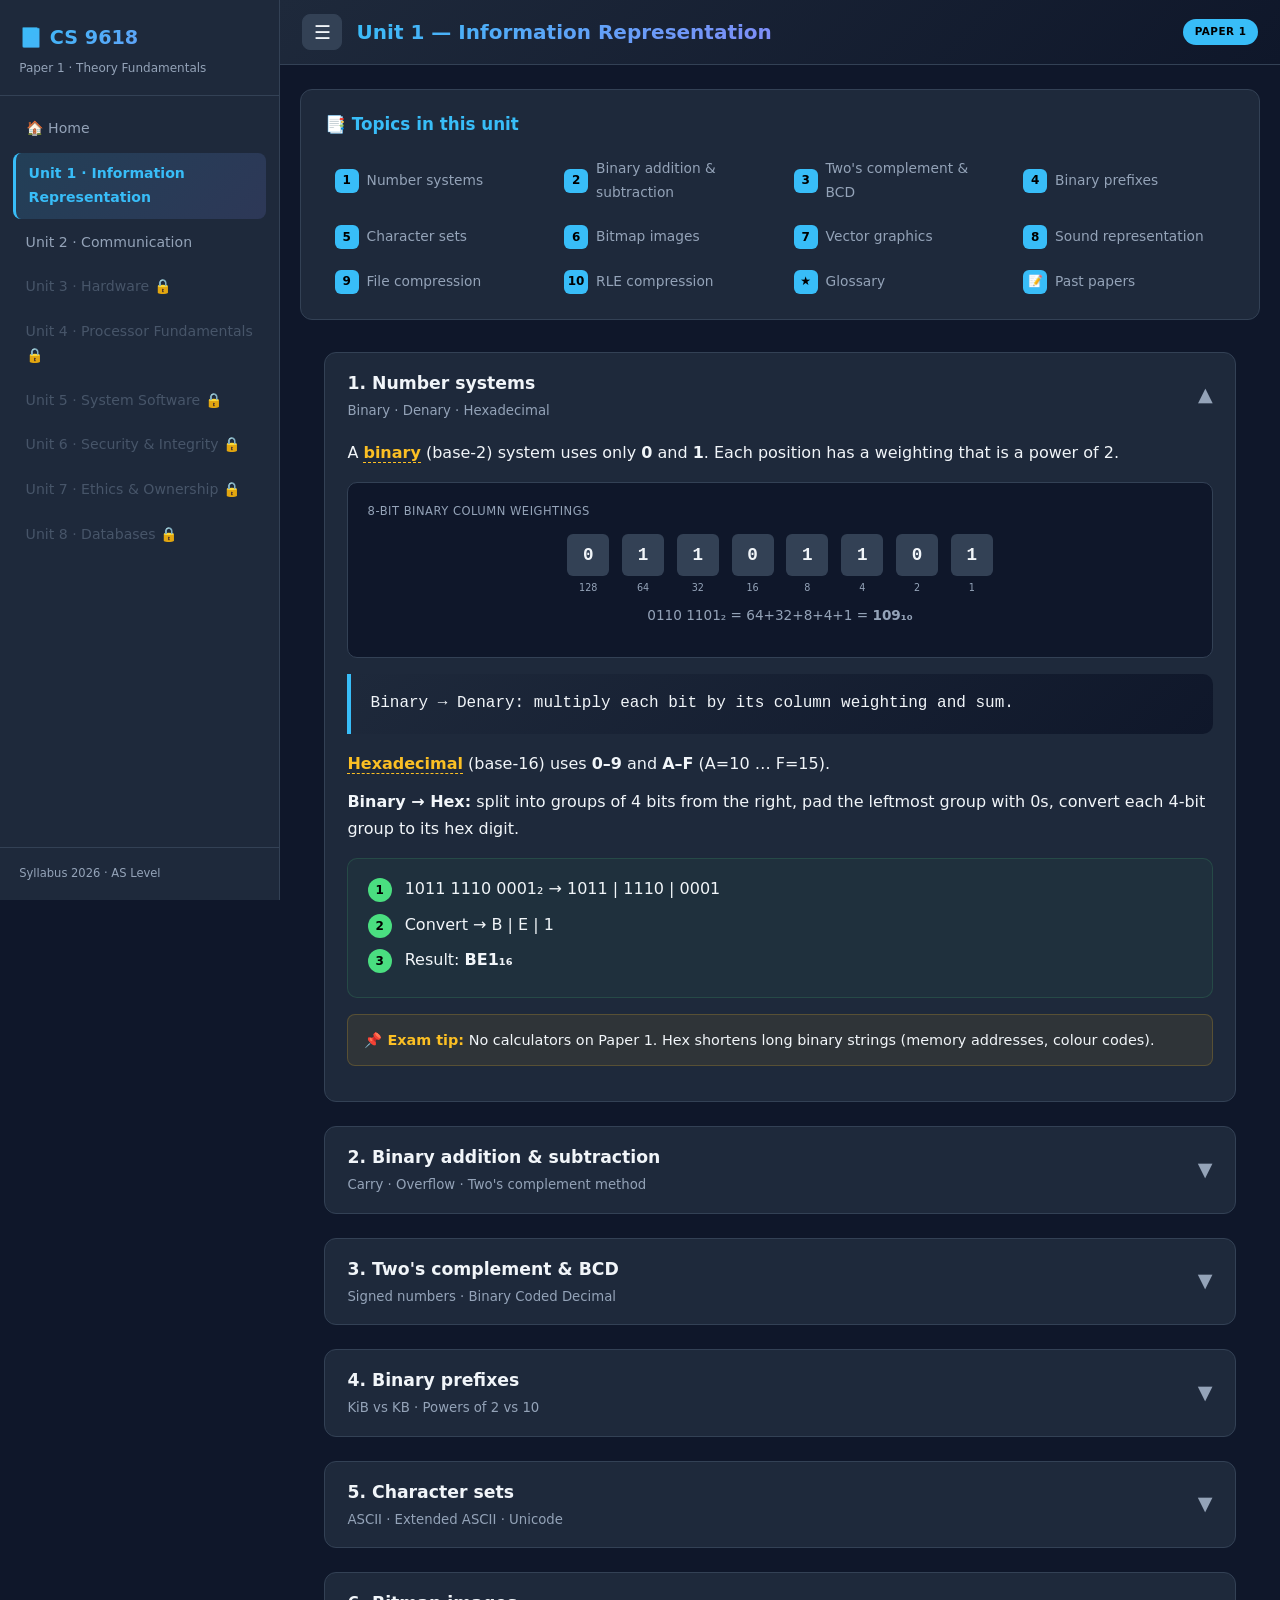
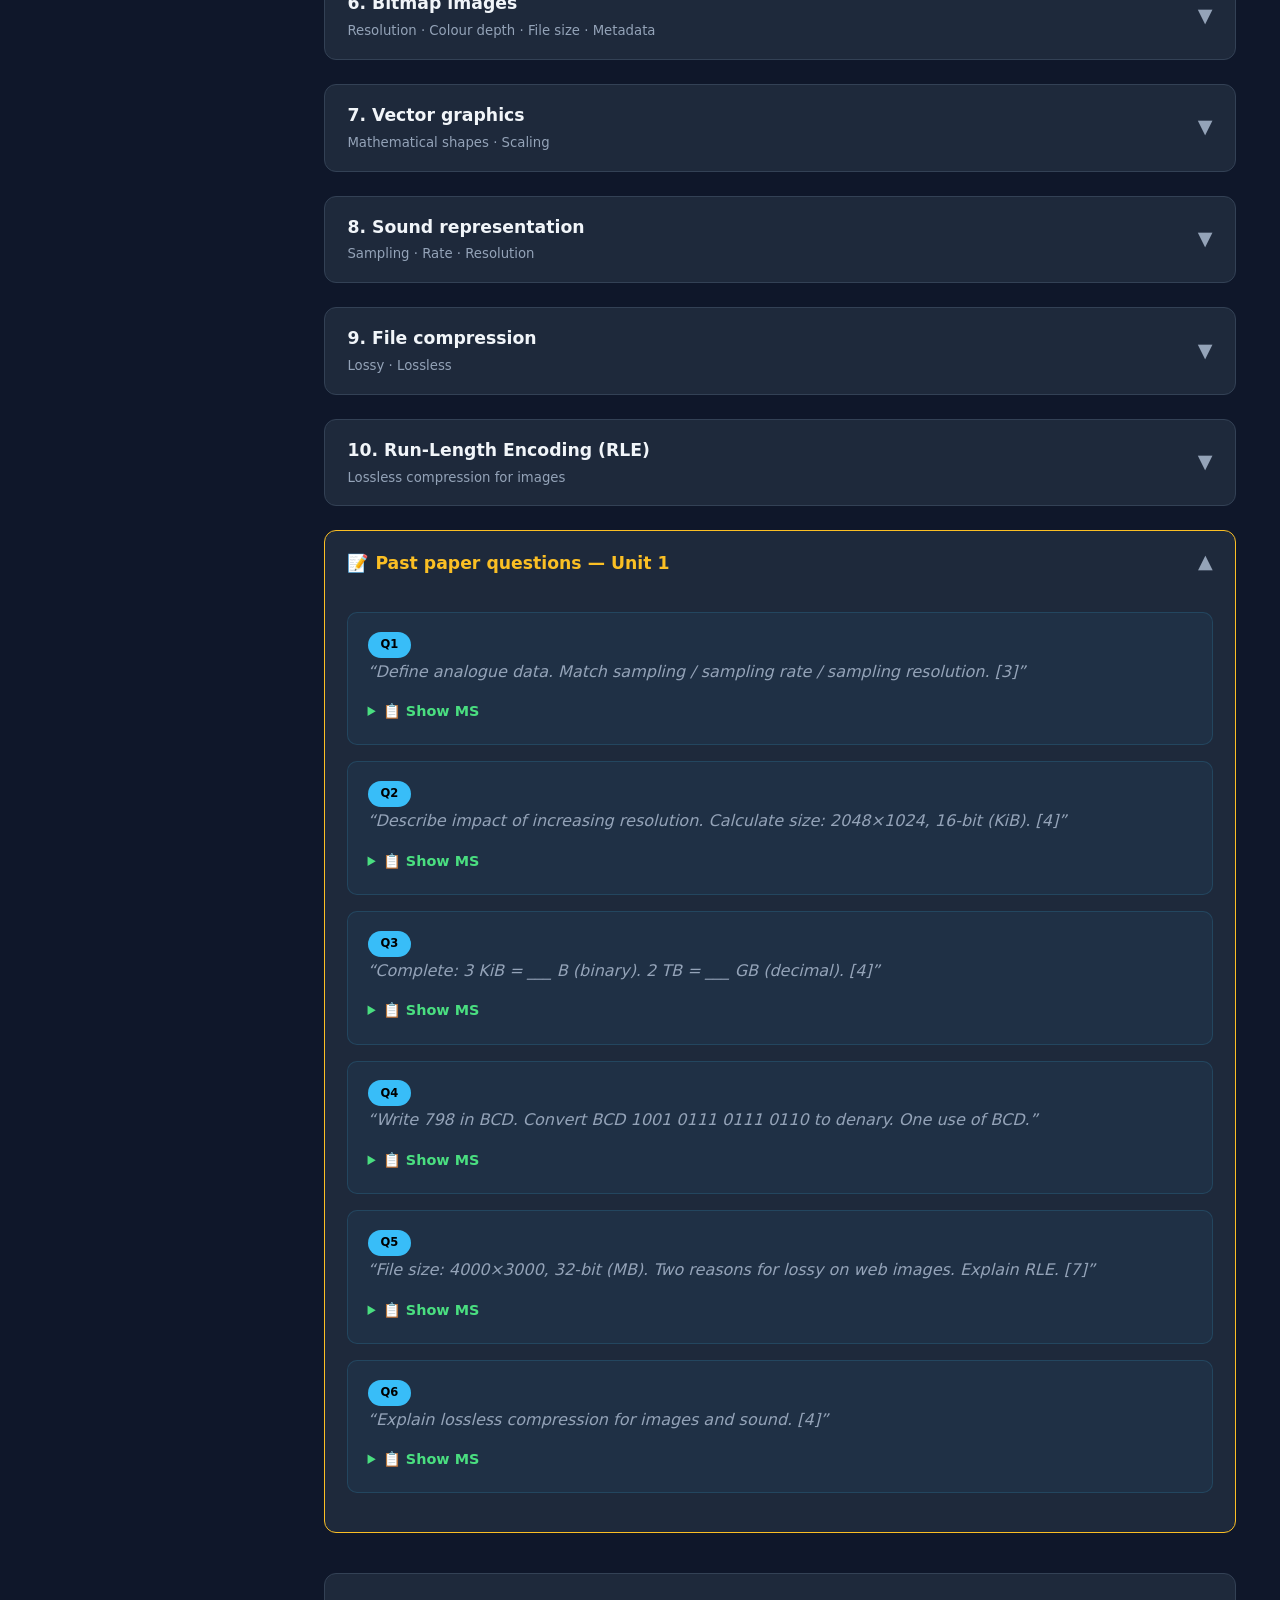
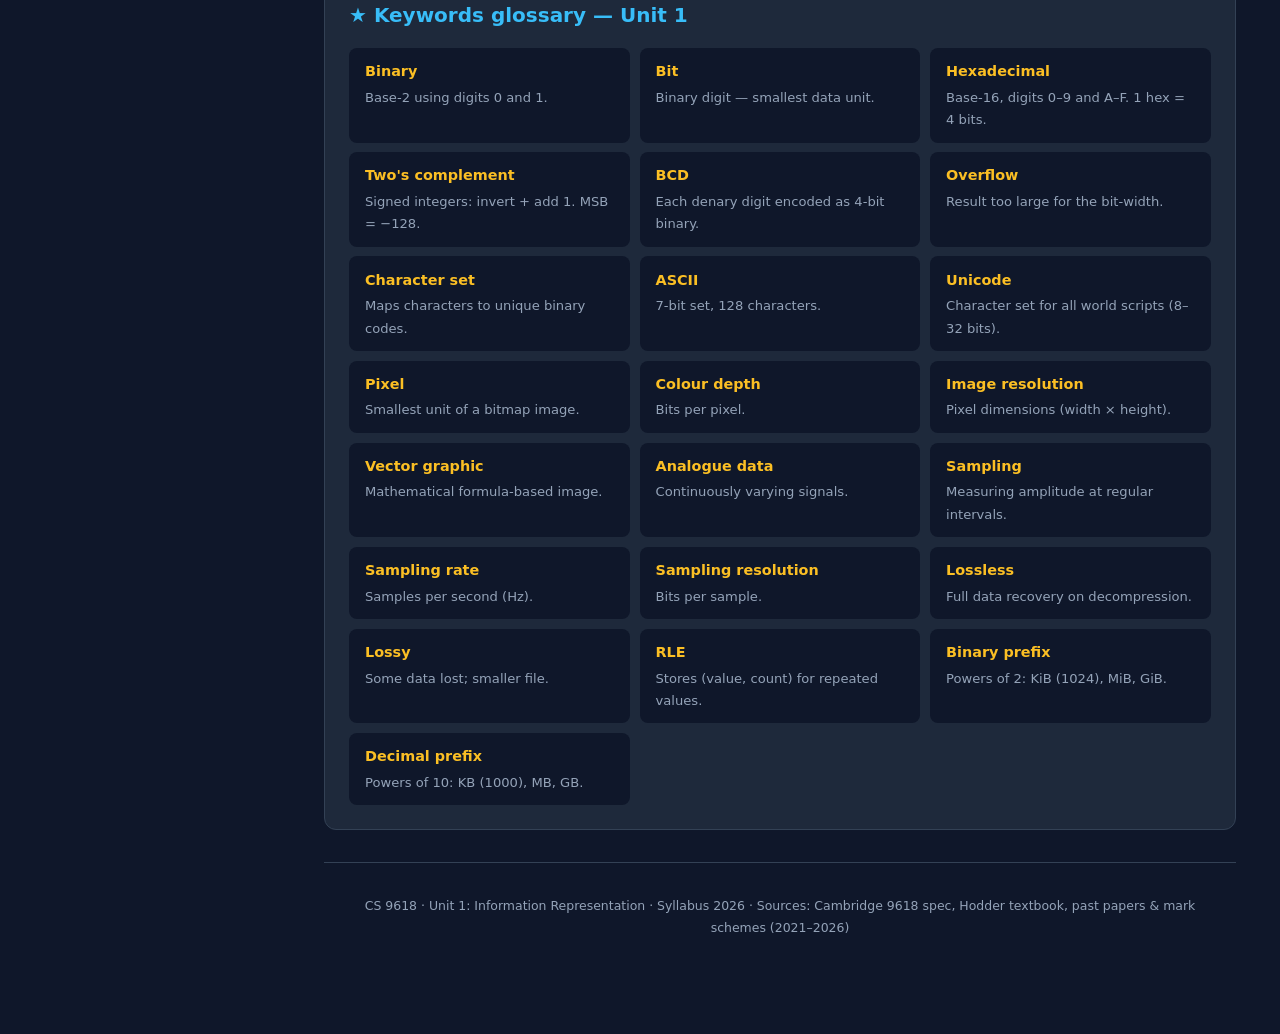
==== unit1.html @ a8173f6e "Create unit1.html" ====
<!DOCTYPE html>
<html lang="en">
<head>
<meta charset="UTF-8"/>
<meta name="viewport" content="width=device-width, initial-scale=1.0"/>
<title>Unit 1 — Information Representation</title>
<link rel="stylesheet" href="style.css"/>
</head>
<body>
<aside class="sidebar" id="sidebar">
  <div class="sidebar-head">
    <div class="sidebar-logo">📘 CS 9618</div>
    <div class="sidebar-sub">Paper 1 · Theory Fundamentals</div>
  </div>
  <nav class="unit-nav">
    <a href="index.html">🏠 Home</a>
    <a href="unit1.html" class="active">Unit 1 · Information Representation</a>
    <a href="unit2.html">Unit 2 · Communication</a>
    <a class="soon">Unit 3 · Hardware 🔒</a>
    <a class="soon">Unit 4 · Processor Fundamentals 🔒</a>
    <a class="soon">Unit 5 · System Software 🔒</a>
    <a class="soon">Unit 6 · Security &amp; Integrity 🔒</a>
    <a class="soon">Unit 7 · Ethics &amp; Ownership 🔒</a>
    <a class="soon">Unit 8 · Databases 🔒</a>
  </nav>
  <div class="sidebar-foot">Syllabus 2026 · AS Level</div>
</aside>
<div class="overlay" id="overlay"></div>

<div class="content">
  <div class="topbar">
    <button class="hamburger" onclick="toggleNav()" aria-label="Menu">☰</button>
    <h1>Unit 1 — Information Representation</h1>
    <span class="badge">Paper 1</span>
  </div>

  <div class="toc">
    <h2>📑 Topics in this unit</h2>
    <div class="toc-grid">
      <a href="#s1"><span class="num">1</span> Number systems</a>
      <a href="#s2"><span class="num">2</span> Binary addition &amp; subtraction</a>
      <a href="#s3"><span class="num">3</span> Two's complement &amp; BCD</a>
      <a href="#s4"><span class="num">4</span> Binary prefixes</a>
      <a href="#s5"><span class="num">5</span> Character sets</a>
      <a href="#s6"><span class="num">6</span> Bitmap images</a>
      <a href="#s7"><span class="num">7</span> Vector graphics</a>
      <a href="#s8"><span class="num">8</span> Sound representation</a>
      <a href="#s9"><span class="num">9</span> File compression</a>
      <a href="#s10"><span class="num">10</span> RLE compression</a>
      <a href="#glossary"><span class="num">★</span> Glossary</a>
      <a href="#pp"><span class="num">📝</span> Past papers</a>
    </div>
  </div>

  <main>

    <div class="section open" id="s1">
      <div class="section-header" onclick="toggleSection(this)">
        <h3>1. Number systems <span class="sub">Binary · Denary · Hexadecimal</span></h3>
        <span class="toggle-icon">▼</span>
      </div>
      <div class="section-body">
        <p>A <span class="kw" data-def="Base 2: digits 0 or 1. Column values are powers of 2.">binary</span> (base‑2) system uses only <strong>0</strong> and <strong>1</strong>. Each position has a weighting that is a power of 2.</p>
        <div class="diagram">
          <div class="diagram-title">8-bit binary column weightings</div>
          <div class="diagram-flex">
            <div class="bit-box"><div class="bit">0</div><div class="bit-weight">128</div></div>
            <div class="bit-box"><div class="bit">1</div><div class="bit-weight">64</div></div>
            <div class="bit-box"><div class="bit">1</div><div class="bit-weight">32</div></div>
            <div class="bit-box"><div class="bit">0</div><div class="bit-weight">16</div></div>
            <div class="bit-box"><div class="bit">1</div><div class="bit-weight">8</div></div>
            <div class="bit-box"><div class="bit">1</div><div class="bit-weight">4</div></div>
            <div class="bit-box"><div class="bit">0</div><div class="bit-weight">2</div></div>
            <div class="bit-box"><div class="bit">1</div><div class="bit-weight">1</div></div>
          </div>
          <p style="text-align:center;margin-top:.5rem;font-size:.85rem;color:var(--text2);">0110 1101₂ = 64+32+8+4+1 = <strong>109₁₀</strong></p>
        </div>
        <div class="formula">Binary → Denary: multiply each bit by its column weighting and sum.</div>
        <p><span class="kw" data-def="Base 16: digits 0–9 and A–F. One hex digit = 4 bits.">Hexadecimal</span> (base‑16) uses <strong>0–9</strong> and <strong>A–F</strong> (A=10 … F=15).</p>
        <p><strong>Binary → Hex:</strong> split into groups of 4 bits from the right, pad the leftmost group with 0s, convert each 4-bit group to its hex digit.</p>
        <div class="worked">
          <div class="step"><span class="step-num">1</span> 1011 1110 0001₂ → 1011 | 1110 | 0001</div>
          <div class="step"><span class="step-num">2</span> Convert → B | E | 1</div>
          <div class="step"><span class="step-num">3</span> Result: <strong>BE1₁₆</strong></div>
        </div>
        <div class="tip"><strong>📌 Exam tip:</strong> No calculators on Paper 1. Hex shortens long binary strings (memory addresses, colour codes).</div>
      </div>
    </div>

    <div class="section" id="s2">
      <div class="section-header" onclick="toggleSection(this)">
        <h3>2. Binary addition &amp; subtraction <span class="sub">Carry · Overflow · Two's complement method</span></h3>
        <span class="toggle-icon">▼</span>
      </div>
      <div class="section-body">
        <p><strong>Addition rules:</strong> 0+0=0, 0+1=1, 1+0=1, 1+1=0 carry 1.</p>
        <p><span class="kw" data-def="Occurs when the result exceeds the available bit-width.">Overflow</span> occurs when the sum needs more bits than available. In 8-bit: max 255 (unsigned) / 127 (signed). The extra carry bit is discarded.</p>
        <p><strong>Subtraction</strong> uses <span class="kw" data-def="Invert all bits then add 1. Lets subtraction be done by adding the negative.">two's complement</span>:</p>
        <div class="worked">
          <div class="step"><span class="step-num">1</span> Convert the number to subtract to binary</div>
          <div class="step"><span class="step-num">2</span> Find its two's complement (invert bits → add 1)</div>
          <div class="step"><span class="step-num">3</span> Add the two numbers, discard the final carry</div>
          <p style="margin-top:.5rem;"><em>95 − 68 → 0101 1111 + 1011 1100 = 1 0001 1011 → discard → <strong>0001 1011 = 27₁₀</strong></em></p>
        </div>
        <div class="info"><strong>✏️ Past paper:</strong> Often asked to add/subtract then <em>state the overflow bit</em> or <em>discuss whether overflow occurred</em>.</div>
      </div>
    </div>

    <div class="section" id="s3">
      <div class="section-header" onclick="toggleSection(this)">
        <h3>3. Two's complement &amp; BCD <span class="sub">Signed numbers · Binary Coded Decimal</span></h3>
        <span class="toggle-icon">▼</span>
      </div>
      <div class="section-body">
        <p>In two's complement the MSB represents <strong>−128</strong>. Range (8-bit): <strong>−128 to +127</strong>.</p>
        <p><span class="kw" data-def="Each denary digit encoded separately as its own 4-bit binary value.">BCD</span> encodes each denary digit independently in 4 bits.</p>
        <div class="formula">395₁₀ → 0011 | 1001 | 0101&nbsp;&nbsp;(3 | 9 | 5)</div>
        <div class="tip"><strong>📌 Exam tip:</strong> BCD is used in calculators and digital clocks (exact decimal display, no rounding errors).</div>
        <div class="pp-block">
          <span class="pp-link">Frequent Paper 1 Q</span>
          <q>Write 798 in BCD. Convert BCD 1001 0111 0111 0110 to denary. Give one use of BCD.</q>
          <details class="ms-reveal"><summary>📋 Show mark scheme</summary><div class="ms-content"><strong>(a)</strong> 0111 1001 1000 &nbsp;<strong>(b)</strong> 9776 &nbsp;<strong>(c)</strong> Calculators / digital clocks.</div></details>
        </div>
      </div>
    </div>

    <div class="section" id="s4">
      <div class="section-header" onclick="toggleSection(this)">
        <h3>4. Binary prefixes <span class="sub">KiB vs KB · Powers of 2 vs 10</span></h3>
        <span class="toggle-icon">▼</span>
      </div>
      <div class="section-body">
        <p><span class="kw" data-def="Prefix based on powers of 2: 1 KiB = 1024 bytes.">Binary prefixes</span> (IEC): 1 KiB = 2¹⁰ = 1024 B. <span class="kw" data-def="Prefix based on powers of 10: 1 KB = 1000 bytes.">Decimal prefixes</span> (SI): 1 KB = 10³ = 1000 B.</p>
        <table class="styled-table">
          <tr><th>Binary</th><th>Value</th><th>Decimal</th><th>Value</th></tr>
          <tr><td>1 KiB</td><td>1024 B</td><td>1 KB</td><td>1000 B</td></tr>
          <tr><td>1 MiB</td><td>1 048 576 B</td><td>1 MB</td><td>1 000 000 B</td></tr>
          <tr><td>1 GiB</td><td>1 073 741 824 B</td><td>1 GB</td><td>1 000 000 000 B</td></tr>
        </table>
        <div class="worked"><strong>3 KiB</strong> = 3 × 1024 = <strong>3072 bytes</strong> &nbsp;|&nbsp; <strong>2 TB</strong> = 2 × 1000 = <strong>2000 GB</strong></div>
      </div>
    </div>

    <div class="section" id="s5">
      <div class="section-header" onclick="toggleSection(this)">
        <h3>5. Character sets <span class="sub">ASCII · Extended ASCII · Unicode</span></h3>
        <span class="toggle-icon">▼</span>
      </div>
      <div class="section-body">
        <p>A <span class="kw" data-def="Maps characters to unique binary codes.">character set</span> assigns a unique binary code to each character.</p>
        <table class="styled-table">
          <tr><th>Set</th><th>Bits</th><th>Capacity</th><th>Notes</th></tr>
          <tr><td>ASCII</td><td>7</td><td>128</td><td>English letters, digits, punctuation</td></tr>
          <tr><td>Extended ASCII</td><td>8</td><td>256</td><td>Adds accented characters, symbols</td></tr>
          <tr><td>Unicode</td><td>8–32</td><td>&gt;1M</td><td>All world scripts, emoji. Preferred multilingual.</td></tr>
        </table>
        <p><strong>How text is stored:</strong> each character → unique binary code → stored in sequence.</p>
      </div>
    </div>

    <div class="section" id="s6">
      <div class="section-header" onclick="toggleSection(this)">
        <h3>6. Bitmap images <span class="sub">Resolution · Colour depth · File size · Metadata</span></h3>
        <span class="toggle-icon">▼</span>
      </div>
      <div class="section-body">
        <p>A <span class="kw" data-def="Image made from a grid of pixels, each storing a binary colour value.">bitmap</span> is a pixel grid. <span class="kw" data-def="The smallest addressable unit of a bitmap.">Pixel</span> = picture element.</p>
        <div class="formula">File size (bytes) = width × height × colour depth ÷ 8</div>
        <div class="worked"><strong>Example:</strong> 2048 × 1024, 16-bit → 2048×1024×16 = 33 554 432 bits ÷ 8 = 4 194 304 bytes ÷ 1024 = <strong>4096 KiB</strong></div>
        <p><span class="kw" data-def="Bits per pixel. More bits = more colours = larger file.">Colour depth</span>: 1-bit→2 colours, 4-bit→16, 8-bit→256, 16-bit→65 536, 24-bit→16.7M.</p>
        <p><span class="kw" data-def="Width × height in pixels. Higher = more detail = larger file.">Image resolution</span>: increasing it improves quality but increases file size.</p>
        <p>A <strong>header (metadata)</strong> stores: width, height, colour depth, file format, compression type.</p>
        <div class="pp-block">
          <span class="pp-link">Frequent Paper 1 Q</span>
          <q>Describe the impact of increasing resolution. Calculate the size of a 2048×1024, 16-bit image in KiB.</q>
          <details class="ms-reveal"><summary>📋 Show mark scheme</summary><div class="ms-content"><strong>Quality:</strong> more pixels → more detail → higher quality. <strong>Size:</strong> 4096 KiB.</div></details>
        </div>
      </div>
    </div>

    <div class="section" id="s7">
      <div class="section-header" onclick="toggleSection(this)">
        <h3>7. Vector graphics <span class="sub">Mathematical shapes · Scaling</span></h3>
        <span class="toggle-icon">▼</span>
      </div>
      <div class="section-body">
        <p><span class="kw" data-def="Image defined by mathematical formulas, not pixels.">Vector graphics</span> store shapes (lines, circles, polygons) as equations with attributes (fill, stroke, position).</p>
        <table class="styled-table">
          <tr><th>Feature</th><th>Bitmap</th><th>Vector</th></tr>
          <tr><td>Storage</td><td>Pixel grid</td><td>Mathematical formulas</td></tr>
          <tr><td>Scaling</td><td>Pixelates</td><td>Resolution-independent</td></tr>
          <tr><td>File size</td><td>Increases with resolution</td><td>Smaller for simple graphics</td></tr>
          <tr><td>Best for</td><td>Photos</td><td>Logos, diagrams, fonts</td></tr>
        </table>
        <div class="info"><strong>✏️ Exam:</strong> "Why is vector suitable for a logo?" → scales without losing quality; smaller file; easier to edit shapes.</div>
      </div>
    </div>

    <div class="section" id="s8">
      <div class="section-header" onclick="toggleSection(this)">
        <h3>8. Sound representation <span class="sub">Sampling · Rate · Resolution</span></h3>
        <span class="toggle-icon">▼</span>
      </div>
      <div class="section-body">
        <p><span class="kw" data-def="Continuous signal varying smoothly over time.">Analogue data</span> (e.g. sound waves) is digitised via <span class="kw" data-def="Measuring amplitude at regular intervals and storing as binary.">sampling</span>.</p>
        <div class="formula">File size (bytes) = sampling rate × sampling resolution × duration (sec) ÷ 8</div>
        <p><span class="kw" data-def="Samples per second (Hz). Higher = better quality.">Sampling rate</span> (Hz): number of samples per second.</p>
        <p><span class="kw" data-def="Bits per sample. Higher = more accurate amplitude.">Sampling resolution</span> (bits): accuracy of each amplitude reading.</p>
        <table class="styled-table">
          <tr><th>Increase →</th><th>Quality</th><th>File size</th></tr>
          <tr><td>Sampling rate ↑</td><td>✅ Higher</td><td>📈 Increases</td></tr>
          <tr><td>Sampling resolution ↑</td><td>✅ Higher</td><td>📈 Increases</td></tr>
        </table>
        <div class="pp-block">
          <span class="pp-link">Frequent Paper 1 Q</span>
          <q>Define analogue data. Match: sampling / sampling rate / sampling resolution to descriptions.</q>
          <details class="ms-reveal"><summary>📋 Show mark scheme</summary><div class="ms-content"><strong>Analogue:</strong> data that changes continuously. <strong>Sampling:</strong> taking measurements at regular intervals. <strong>Sampling rate:</strong> samples per second. <strong>Sampling resolution:</strong> bits per sample.</div></details>
        </div>
      </div>
    </div>

    <div class="section" id="s9">
      <div class="section-header" onclick="toggleSection(this)">
        <h3>9. File compression <span class="sub">Lossy · Lossless</span></h3>
        <span class="toggle-icon">▼</span>
      </div>
      <div class="section-body">
        <p><span class="kw" data-def="Original data fully recoverable on decompression.">Lossless</span>: all data reconstructed. Used for text, code, spreadsheets. Examples: PNG, FLAC, ZIP.</p>
        <p><span class="kw" data-def="Some data permanently removed; smaller file but cannot be fully restored.">Lossy</span>: data permanently discarded. Used for photos (JPEG), music (MP3), video (MP4).</p>
        <table class="styled-table">
          <tr><th>Lossless</th><th>Lossy</th></tr>
          <tr><td>Full recovery</td><td>Data permanently lost</td></tr>
          <tr><td>Larger compressed size</td><td>Much smaller size</td></tr>
          <tr><td>Text, code, medical images</td><td>Photos, music, streaming</td></tr>
        </table>
        <div class="tip"><strong>📌 Exam:</strong> Lossy → web images (faster download, less bandwidth). Lossless → text (must be exact).</div>
      </div>
    </div>

    <div class="section" id="s10">
      <div class="section-header" onclick="toggleSection(this)">
        <h3>10. Run-Length Encoding (RLE) <span class="sub">Lossless compression for images</span></h3>
        <span class="toggle-icon">▼</span>
      </div>
      <div class="section-body">
        <p><span class="kw" data-def="Stores consecutive identical values as (value, count) pairs.">RLE</span> identifies repeating identical pixels and stores (colour value, repetition count).</p>
        <div class="worked"><strong>Original:</strong> 85, 85, 85, 255, 255 (5 values) → <strong>RLE:</strong> (85,3), (255,2) (4 values) — saves space when repeats are common.</div>
        <div class="pp-block">
          <span class="pp-link">Frequent Paper 1 Q</span>
          <q>Explain how RLE compresses images.</q>
          <details class="ms-reveal"><summary>📋 Show mark scheme</summary><div class="ms-content">Consecutive identical pixels are identified; stores the colour/pattern and the number of times it repeats.</div></details>
        </div>
      </div>
    </div>

    <div class="section open" id="pp" style="border-color:var(--amber);">
      <div class="section-header" onclick="toggleSection(this)">
        <h3 style="color:var(--amber);">📝 Past paper questions — Unit 1</h3>
        <span class="toggle-icon">▼</span>
      </div>
      <div class="section-body">
        <div class="pp-block"><span class="pp-link">Q1</span><q>Define analogue data. Match sampling / sampling rate / sampling resolution. [3]</q><details class="ms-reveal"><summary>📋 Show MS</summary><div class="ms-content"><strong>Analogue:</strong> continuously changing values. <strong>Sampling:</strong> measuring at regular intervals. <strong>Sampling rate:</strong> samples per second. <strong>Sampling resolution:</strong> bits per sample.</div></details></div>
        <div class="pp-block"><span class="pp-link">Q2</span><q>Describe impact of increasing resolution. Calculate size: 2048×1024, 16-bit (KiB). [4]</q><details class="ms-reveal"><summary>📋 Show MS</summary><div class="ms-content"><strong>Quality:</strong> more pixels → more detail → higher quality. <strong>Size:</strong> 4096 KiB.</div></details></div>
        <div class="pp-block"><span class="pp-link">Q3</span><q>Complete: 3 KiB = ___ B (binary). 2 TB = ___ GB (decimal). [4]</q><details class="ms-reveal"><summary>📋 Show MS</summary><div class="ms-content">3 KiB = <strong>3072</strong> B. 2 TB = <strong>2000</strong> GB.</div></details></div>
        <div class="pp-block"><span class="pp-link">Q4</span><q>Write 798 in BCD. Convert BCD 1001 0111 0111 0110 to denary. One use of BCD.</q><details class="ms-reveal"><summary>📋 Show MS</summary><div class="ms-content"><strong>(a)</strong> 0111 1001 1000. <strong>(b)</strong> 9776. <strong>(c)</strong> Calculators / digital clocks.</div></details></div>
        <div class="pp-block"><span class="pp-link">Q5</span><q>File size: 4000×3000, 32-bit (MB). Two reasons for lossy on web images. Explain RLE. [7]</q><details class="ms-reveal"><summary>📋 Show MS</summary><div class="ms-content"><strong>(a)</strong> 48 MB. <strong>(b)</strong> faster upload/download; less bandwidth. <strong>(c)</strong> consecutive identical pixels → colour + count.</div></details></div>
        <div class="pp-block"><span class="pp-link">Q6</span><q>Explain lossless compression for images and sound. [4]</q><details class="ms-reveal"><summary>📋 Show MS</summary><div class="ms-content"><strong>Images (RLE):</strong> consecutive identical pixels → colour + count. <strong>Sound:</strong> remove silence / predictive coding / store differences.</div></details></div>
      </div>
    </div>

    <div class="glossary" id="glossary">
      <h2>★ Keywords glossary — Unit 1</h2>
      <div class="glossary-grid">
        <div class="glossary-item"><div class="g-term">Binary</div><div class="g-def">Base-2 using digits 0 and 1.</div></div>
        <div class="glossary-item"><div class="g-term">Bit</div><div class="g-def">Binary digit — smallest data unit.</div></div>
        <div class="glossary-item"><div class="g-term">Hexadecimal</div><div class="g-def">Base-16, digits 0–9 and A–F. 1 hex = 4 bits.</div></div>
        <div class="glossary-item"><div class="g-term">Two's complement</div><div class="g-def">Signed integers: invert + add 1. MSB = −128.</div></div>
        <div class="glossary-item"><div class="g-term">BCD</div><div class="g-def">Each denary digit encoded as 4-bit binary.</div></div>
        <div class="glossary-item"><div class="g-term">Overflow</div><div class="g-def">Result too large for the bit-width.</div></div>
        <div class="glossary-item"><div class="g-term">Character set</div><div class="g-def">Maps characters to unique binary codes.</div></div>
        <div class="glossary-item"><div class="g-term">ASCII</div><div class="g-def">7-bit set, 128 characters.</div></div>
        <div class="glossary-item"><div class="g-term">Unicode</div><div class="g-def">Character set for all world scripts (8–32 bits).</div></div>
        <div class="glossary-item"><div class="g-term">Pixel</div><div class="g-def">Smallest unit of a bitmap image.</div></div>
        <div class="glossary-item"><div class="g-term">Colour depth</div><div class="g-def">Bits per pixel.</div></div>
        <div class="glossary-item"><div class="g-term">Image resolution</div><div class="g-def">Pixel dimensions (width × height).</div></div>
        <div class="glossary-item"><div class="g-term">Vector graphic</div><div class="g-def">Mathematical formula-based image.</div></div>
        <div class="glossary-item"><div class="g-term">Analogue data</div><div class="g-def">Continuously varying signals.</div></div>
        <div class="glossary-item"><div class="g-term">Sampling</div><div class="g-def">Measuring amplitude at regular intervals.</div></div>
        <div class="glossary-item"><div class="g-term">Sampling rate</div><div class="g-def">Samples per second (Hz).</div></div>
        <div class="glossary-item"><div class="g-term">Sampling resolution</div><div class="g-def">Bits per sample.</div></div>
        <div class="glossary-item"><div class="g-term">Lossless</div><div class="g-def">Full data recovery on decompression.</div></div>
        <div class="glossary-item"><div class="g-term">Lossy</div><div class="g-def">Some data lost; smaller file.</div></div>
        <div class="glossary-item"><div class="g-term">RLE</div><div class="g-def">Stores (value, count) for repeated values.</div></div>
        <div class="glossary-item"><div class="g-term">Binary prefix</div><div class="g-def">Powers of 2: KiB (1024), MiB, GiB.</div></div>
        <div class="glossary-item"><div class="g-term">Decimal prefix</div><div class="g-def">Powers of 10: KB (1000), MB, GB.</div></div>
      </div>
    </div>

    <footer>CS 9618 · Unit 1: Information Representation · Syllabus 2026 · Sources: Cambridge 9618 spec, Hodder textbook, past papers &amp; mark schemes (2021–2026)</footer>
  </main>
</div>
<script src="script.js"></script>
</body>
</html>
---- style.css ----
*,*::before,*::after{box-sizing:border-box;margin:0;padding:0}
:root{--bg:#0f172a;--surface:#1e293b;--surface2:#334155;--accent:#38bdf8;--accent2:#818cf8;--green:#4ade80;--amber:#fbbf24;--text:#f1f5f9;--text2:#94a3b8;--border:#334155;--radius:12px;--font:'Segoe UI',system-ui,-apple-system,sans-serif}
html{scroll-behavior:smooth}
body{font-family:var(--font);background:var(--bg);color:var(--text);line-height:1.7;font-size:16px}
a{color:var(--accent);text-decoration:none}
a:hover{text-decoration:underline}
::-webkit-scrollbar{width:8px}
::-webkit-scrollbar-track{background:var(--bg)}
::-webkit-scrollbar-thumb{background:var(--surface2);border-radius:4px}

/* ── SIDEBAR ── */
.sidebar{position:fixed;top:0;left:0;bottom:0;width:280px;background:var(--surface);border-right:1px solid var(--border);transform:translateX(0);transition:transform .3s ease;z-index:200;overflow-y:auto;display:flex;flex-direction:column}
.sidebar-head{padding:1.4rem 1.2rem 1rem;border-bottom:1px solid var(--border)}
.sidebar-logo{font-size:1.2rem;font-weight:800;background:linear-gradient(135deg,var(--accent),var(--accent2));-webkit-background-clip:text;-webkit-text-fill-color:transparent;background-clip:text}
.sidebar-sub{font-size:.75rem;color:var(--text2);margin-top:.2rem}
.unit-nav{padding:.8rem;flex:1}
.unit-nav a{display:block;padding:.55rem .8rem;border-radius:8px;color:var(--text2);font-size:.88rem;margin-bottom:.2rem;transition:background .2s,color .2s}
.unit-nav a:hover{background:var(--surface2);color:var(--text);text-decoration:none}
.unit-nav a.active{background:linear-gradient(135deg,rgba(56,189,248,.15),rgba(129,140,248,.15));color:var(--accent);font-weight:700;border-left:3px solid var(--accent)}
.unit-nav a.soon{color:#475569;cursor:not-allowed;pointer-events:none}
.sidebar-foot{padding:1rem 1.2rem;border-top:1px solid var(--border);font-size:.72rem;color:var(--text2)}
.overlay{position:fixed;inset:0;background:rgba(0,0,0,.55);opacity:0;pointer-events:none;transition:opacity .3s;z-index:150}

/* ── CONTENT LAYOUT ── */
.content{margin-left:280px;transition:margin-left .3s ease;min-height:100vh}
.topbar{position:sticky;top:0;z-index:100;background:linear-gradient(135deg,#1e293b 0%,#0f172a 100%);border-bottom:1px solid var(--border);padding:.9rem 1.4rem;display:flex;align-items:center;gap:.9rem;backdrop-filter:blur(12px)}
.hamburger{background:var(--surface2);border:1px solid var(--border);color:var(--text);font-size:1.2rem;line-height:1;padding:.45rem .65rem;border-radius:8px;cursor:pointer;transition:background .2s}
.hamburger:hover{background:var(--accent);color:#000}
.topbar h1{font-size:1.25rem;font-weight:800;background:linear-gradient(135deg,var(--accent),var(--accent2));-webkit-background-clip:text;-webkit-text-fill-color:transparent;background-clip:text}
.topbar .badge{margin-left:auto;font-size:.65rem;background:var(--accent);color:#000;font-weight:700;padding:.25rem .7rem;border-radius:20px;text-transform:uppercase;letter-spacing:.5px}

/* ── TOC ── */
.toc{background:var(--surface);border:1px solid var(--border);border-radius:var(--radius);margin:1.5rem auto 2rem;padding:1.2rem 1.5rem;max-width:960px}
.toc h2{font-size:1.05rem;margin-bottom:.8rem;color:var(--accent)}
.toc-grid{display:grid;grid-template-columns:repeat(auto-fill,minmax(200px,1fr));gap:.5rem}
.toc-grid a{display:flex;align-items:center;gap:.5rem;padding:.4rem .6rem;border-radius:8px;font-size:.86rem;color:var(--text2);transition:background .2s,color .2s}
.toc-grid a:hover{background:var(--surface2);color:var(--text);text-decoration:none}
.toc-grid .num{display:inline-flex;align-items:center;justify-content:center;width:24px;height:24px;border-radius:6px;background:var(--accent);color:#000;font-weight:700;font-size:.75rem;flex-shrink:0}

/* ── MAIN ── */
main{max-width:960px;margin:0 auto;padding:0 1.5rem 4rem}

/* ── SECTION CARDS ── */
.section{background:var(--surface);border:1px solid var(--border);border-radius:var(--radius);margin-bottom:1.5rem;overflow:hidden;transition:border-color .3s}
.section:hover{border-color:var(--accent)}
.section-header{display:flex;align-items:center;justify-content:space-between;padding:1rem 1.4rem;cursor:pointer;user-select:none;gap:1rem}
.section-header h3{font-size:1.08rem;font-weight:700;flex:1}
.section-header h3 .sub{font-weight:400;font-size:.83rem;color:var(--text2);display:block;margin-top:.1rem}
.toggle-icon{font-size:1.2rem;transition:transform .3s;color:var(--text2);flex-shrink:0}
.section.open .toggle-icon{transform:rotate(180deg)}
.section-body{max-height:0;overflow:hidden;transition:max-height .4s ease,padding .3s ease}
.section.open .section-body{max-height:9000px;padding:0 1.4rem 1.4rem}
.section-body p{margin-bottom:.7rem}
.section-body ul,.section-body ol{margin:.5rem 0 .7rem 1.3rem}
.section-body li{margin-bottom:.3rem}

/* ── KEYWORD HIGHLIGHT ── */
.kw{color:var(--amber);font-weight:600;cursor:help;border-bottom:1px dashed var(--amber);position:relative}
.kw:hover::after{content:attr(data-def);position:absolute;bottom:130%;left:50%;transform:translateX(-50%);background:#1e293b;color:var(--text);padding:.5rem 1rem;border-radius:8px;font-size:.8rem;font-weight:400;white-space:normal;max-width:300px;box-shadow:0 8px 24px rgba(0,0,0,.4);border:1px solid var(--border);z-index:10;pointer-events:none;min-width:180px}

/* ── COMPONENTS ── */
.diagram{background:var(--bg);border:1px solid var(--border);border-radius:10px;padding:1.2rem;margin:1rem 0;overflow-x:auto}
.diagram-title{font-size:.72rem;text-transform:uppercase;letter-spacing:.5px;color:var(--text2);margin-bottom:.8rem}
.diagram-flex{display:flex;flex-wrap:wrap;gap:.8rem;align-items:center;justify-content:center}
.bit-box{display:flex;flex-direction:column;align-items:center;gap:.2rem}
.bit{display:inline-flex;align-items:center;justify-content:center;width:42px;height:42px;background:var(--surface2);border-radius:6px;font-weight:700;font-size:1.1rem;font-family:monospace;border:1px solid transparent;transition:all .2s}
.bit.on{background:var(--accent);color:#000;border-color:var(--accent)}
.bit-weight{font-size:.6rem;color:var(--text2)}
.formula{background:linear-gradient(135deg,#1e293b,#0f172a);border-left:4px solid var(--accent);padding:1rem 1.2rem;border-radius:0 10px 10px 0;margin:1rem 0;font-family:monospace;font-size:1rem;overflow-x:auto}
.info{background:rgba(129,140,248,.08);border:1px solid rgba(129,140,248,.2);border-radius:8px;padding:.8rem 1rem;margin:.8rem 0;font-size:.9rem}
.info strong{color:var(--accent2)}
.tip{background:rgba(251,191,36,.08);border:1px solid rgba(251,191,36,.2);border-radius:8px;padding:.8rem 1rem;margin:.8rem 0;font-size:.9rem}
.tip strong{color:var(--amber)}
.worked{background:rgba(74,222,128,.04);border:1px solid rgba(74,222,128,.15);border-radius:10px;padding:1rem 1.2rem;margin:1rem 0}
.worked .step{margin-bottom:.5rem}
.step-num{display:inline-block;width:24px;height:24px;background:var(--green);color:#000;border-radius:50%;text-align:center;font-weight:700;font-size:.75rem;line-height:24px;margin-right:.5rem}
.styled-table{width:100%;border-collapse:collapse;margin:1rem 0;font-size:.87rem}
.styled-table th{background:var(--accent);color:#000;padding:.5rem .8rem;text-align:left;font-weight:700}
.styled-table td{padding:.4rem .8rem;border-bottom:1px solid var(--border)}
.styled-table tr:nth-child(even) td{background:rgba(255,255,255,.02)}
.pp-block{background:rgba(56,189,248,.05);border:1px solid rgba(56,189,248,.15);border-radius:10px;padding:1rem 1.2rem;margin:1rem 0}
.pp-block q{font-style:italic;color:var(--text2);display:block;margin-bottom:.5rem}
.pp-link{display:inline-block;font-size:.72rem;background:var(--accent);color:#000;padding:.2rem .8rem;border-radius:20px;font-weight:600}
.ms-reveal{margin-top:.6rem}
.ms-reveal summary{cursor:pointer;color:var(--green);font-weight:600;font-size:.9rem;padding:.3rem 0}
.ms-reveal summary:hover{color:var(--accent)}
.ms-reveal .ms-content{background:rgba(74,222,128,.05);border-left:3px solid var(--green);padding:.7rem 1rem;border-radius:0 8px 8px 0;margin-top:.5rem;font-size:.9rem}
.ms-content ul{margin:.3rem 0 .3rem 1.2rem}
.glossary{background:var(--surface);border:1px solid var(--border);border-radius:var(--radius);padding:1.5rem;margin-top:2.5rem}
.glossary h2{color:var(--accent);font-size:1.25rem;margin-bottom:1rem}
.glossary-grid{display:grid;grid-template-columns:repeat(auto-fill,minmax(280px,1fr));gap:.6rem}
.glossary-item{background:var(--bg);border-radius:8px;padding:.7rem 1rem}
.g-term{color:var(--amber);font-weight:700;font-size:.9rem}
.g-def{color:var(--text2);font-size:.82rem;margin-top:.2rem}
footer{text-align:center;padding:2rem 1.5rem;color:var(--text2);font-size:.78rem;border-top:1px solid var(--border);margin-top:2rem}

/* ── HOME CARDS ── */
.home-wrap{max-width:1000px;margin:0 auto;padding:2rem 1.5rem 4rem}
.home-title{font-size:1.6rem;font-weight:800;margin-bottom:.4rem}
.home-sub{color:var(--text2);margin-bottom:2rem}
.card-grid{display:grid;grid-template-columns:repeat(auto-fill,minmax(240px,1fr));gap:1rem}
.card{background:var(--surface);border:1px solid var(--border);border-radius:var(--radius);padding:1.2rem;transition:border-color .3s,transform .2s;display:block}
.card:hover{border-color:var(--accent);transform:translateY(-3px);text-decoration:none}
.card .c-num{font-size:.72rem;color:var(--accent);font-weight:700;text-transform:uppercase;letter-spacing:.5px}
.card .c-title{font-size:1.05rem;font-weight:700;color:var(--text);margin:.3rem 0 .4rem}
.card .c-desc{font-size:.82rem;color:var(--text2)}
.card.soon{opacity:.5;pointer-events:none}
.card.soon .c-title{color:var(--text2)}

@media(max-width:899px){
  .sidebar{transform:translateX(-100%)}
  body.nav-open .sidebar{transform:translateX(0)}
  body.nav-open .overlay{opacity:1;pointer-events:auto}
  .content{margin-left:0}
  body.nav-open{overflow:hidden}
}
@media(min-width:900px){
  body.sidebar-collapsed .sidebar{transform:translateX(-100%)}
  body.sidebar-collapsed .content{margin-left:0}
}
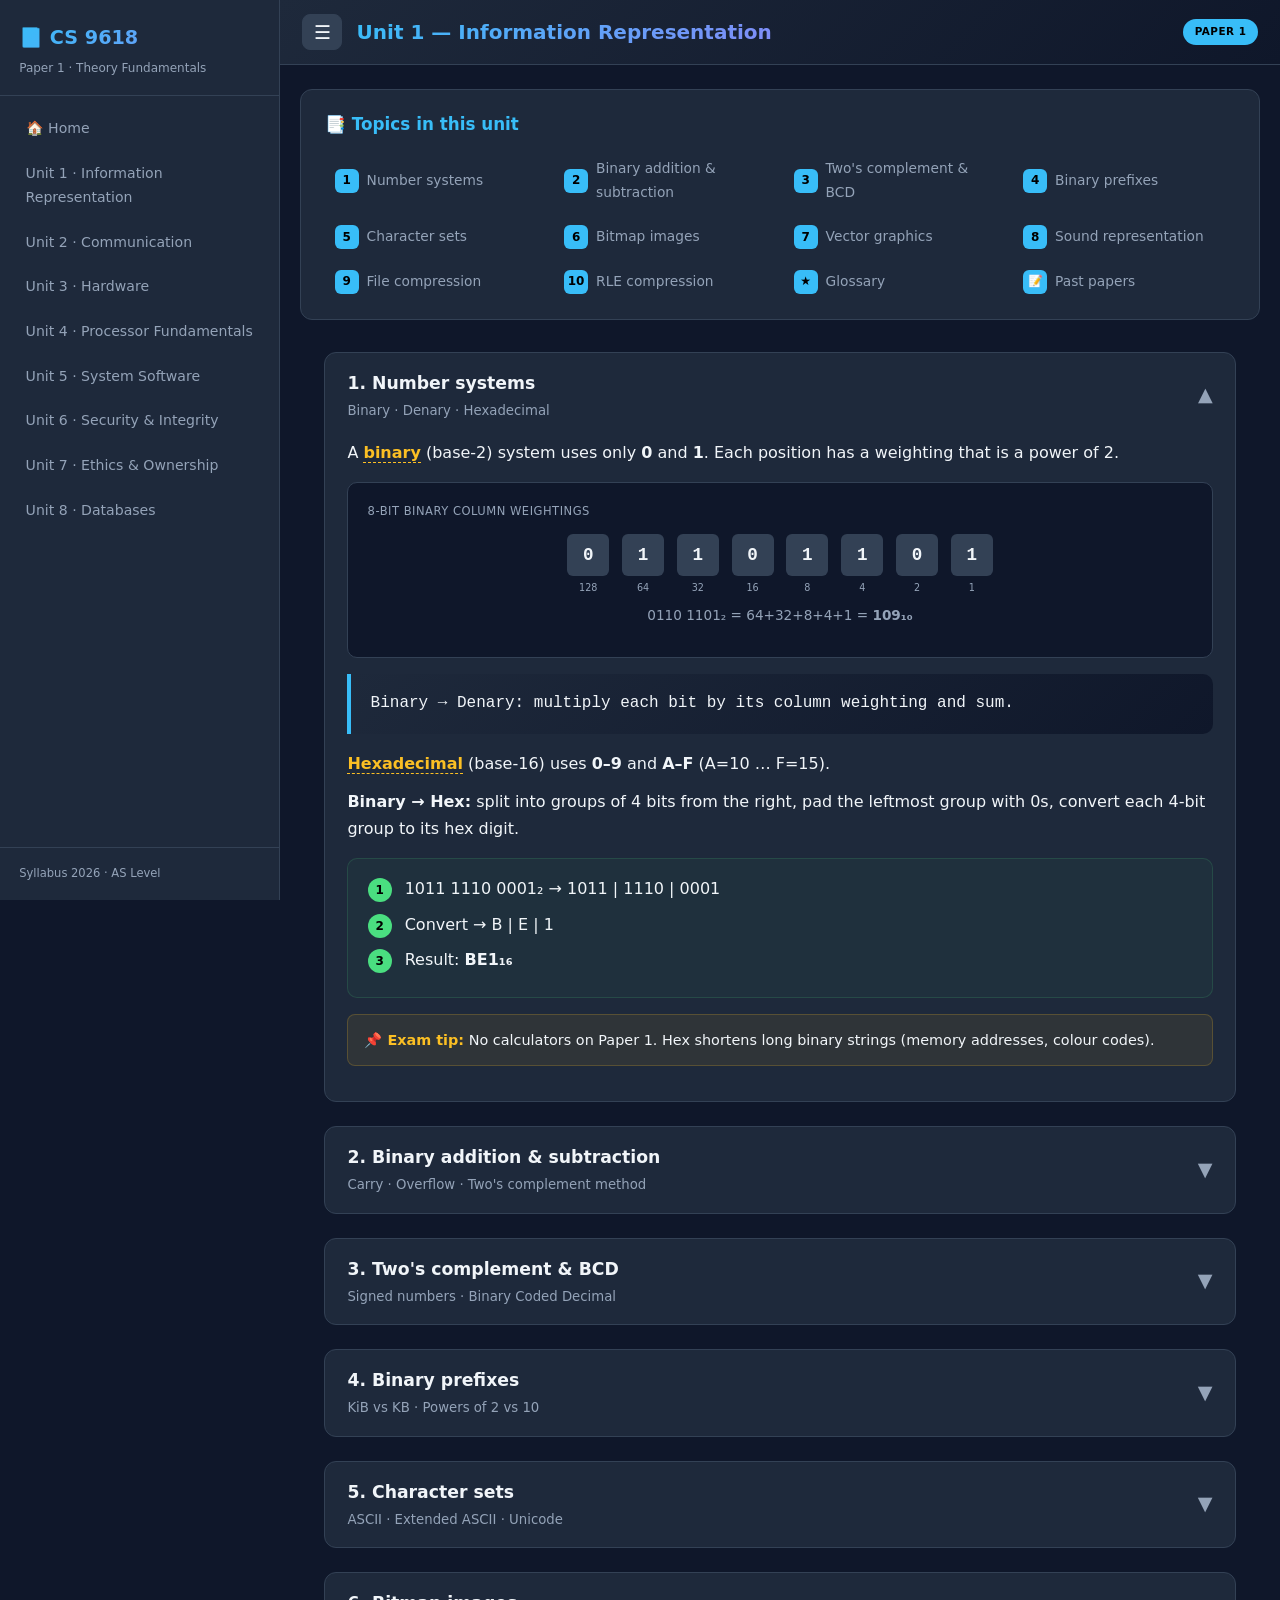
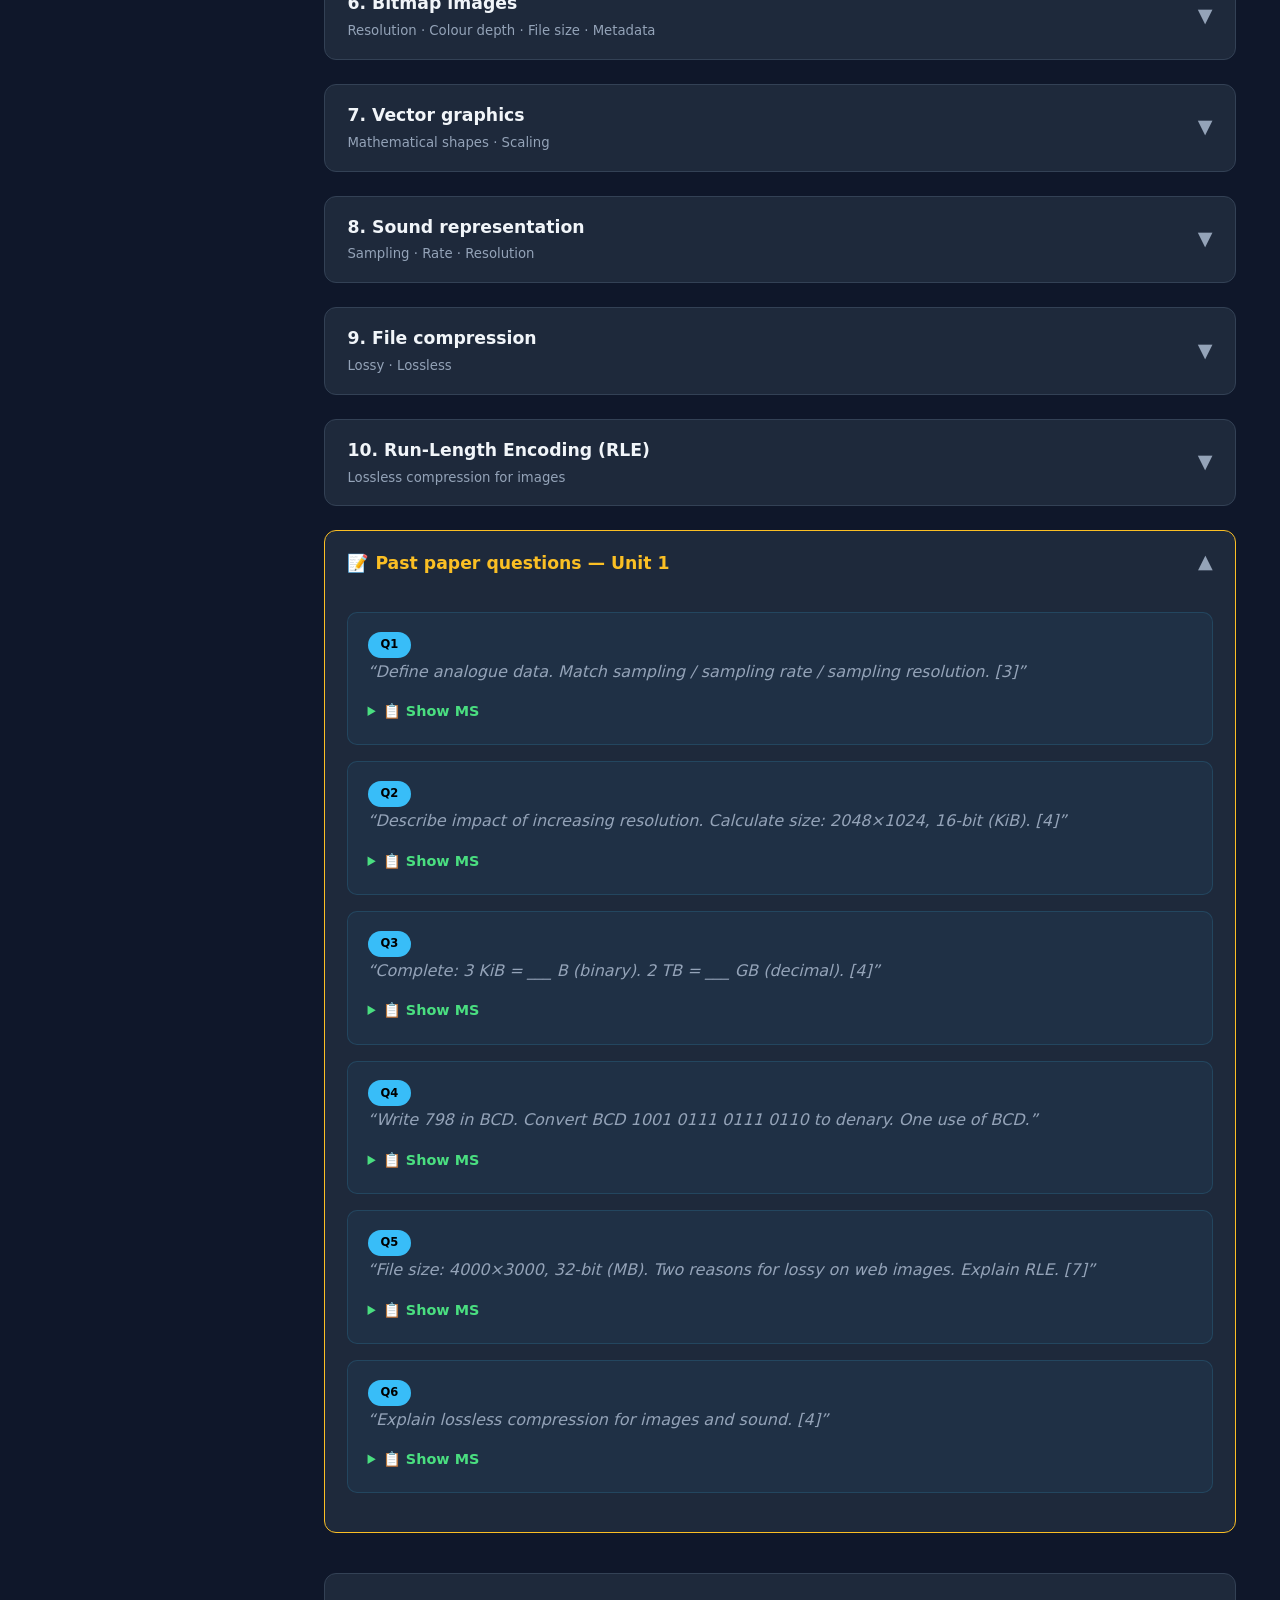
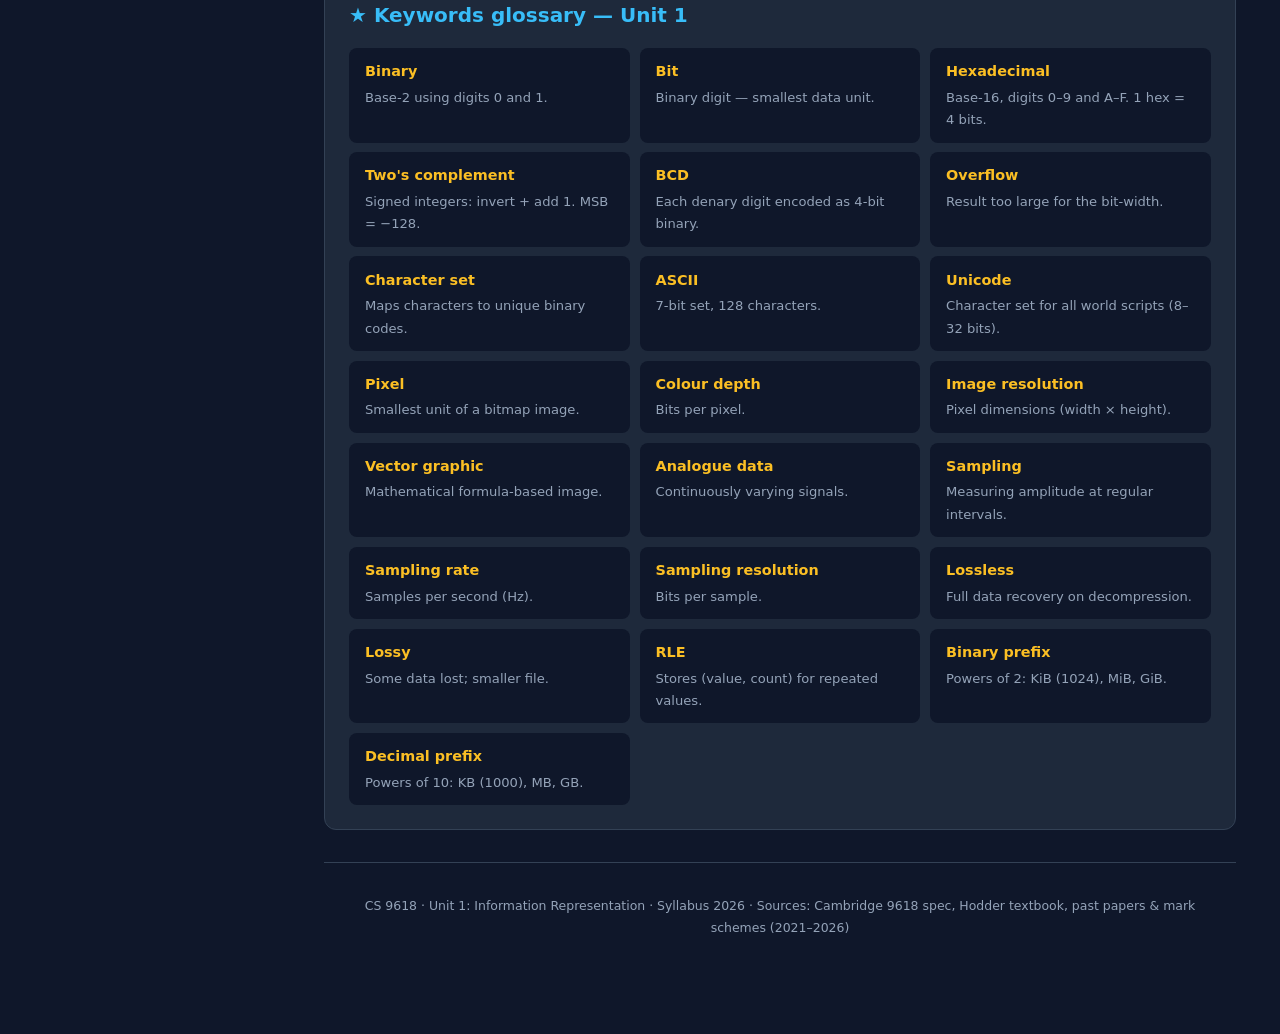
==== commit 76a7b0fa: "Update unit1.html" ====
--- a/unit1.html
+++ b/unit1.html
@@ -14,14 +14,14 @@
   </div>
   <nav class="unit-nav">
     <a href="index.html">🏠 Home</a>
-    <a href="unit1.html" class="active">Unit 1 · Information Representation</a>
+    <a href="unit1.html">Unit 1 · Information Representation</a>
     <a href="unit2.html">Unit 2 · Communication</a>
-    <a class="soon">Unit 3 · Hardware 🔒</a>
-    <a class="soon">Unit 4 · Processor Fundamentals 🔒</a>
-    <a class="soon">Unit 5 · System Software 🔒</a>
-    <a class="soon">Unit 6 · Security &amp; Integrity 🔒</a>
-    <a class="soon">Unit 7 · Ethics &amp; Ownership 🔒</a>
-    <a class="soon">Unit 8 · Databases 🔒</a>
+    <a href="unit3.html">Unit 3 · Hardware</a>
+    <a href="unit4.html">Unit 4 · Processor Fundamentals</a>
+    <a href="unit5.html">Unit 5 · System Software</a>
+    <a href="unit6.html">Unit 6 · Security &amp; Integrity</a>
+    <a href="unit7.html">Unit 7 · Ethics &amp; Ownership</a>
+    <a href="unit8.html">Unit 8 · Databases</a>
   </nav>
   <div class="sidebar-foot">Syllabus 2026 · AS Level</div>
 </aside>
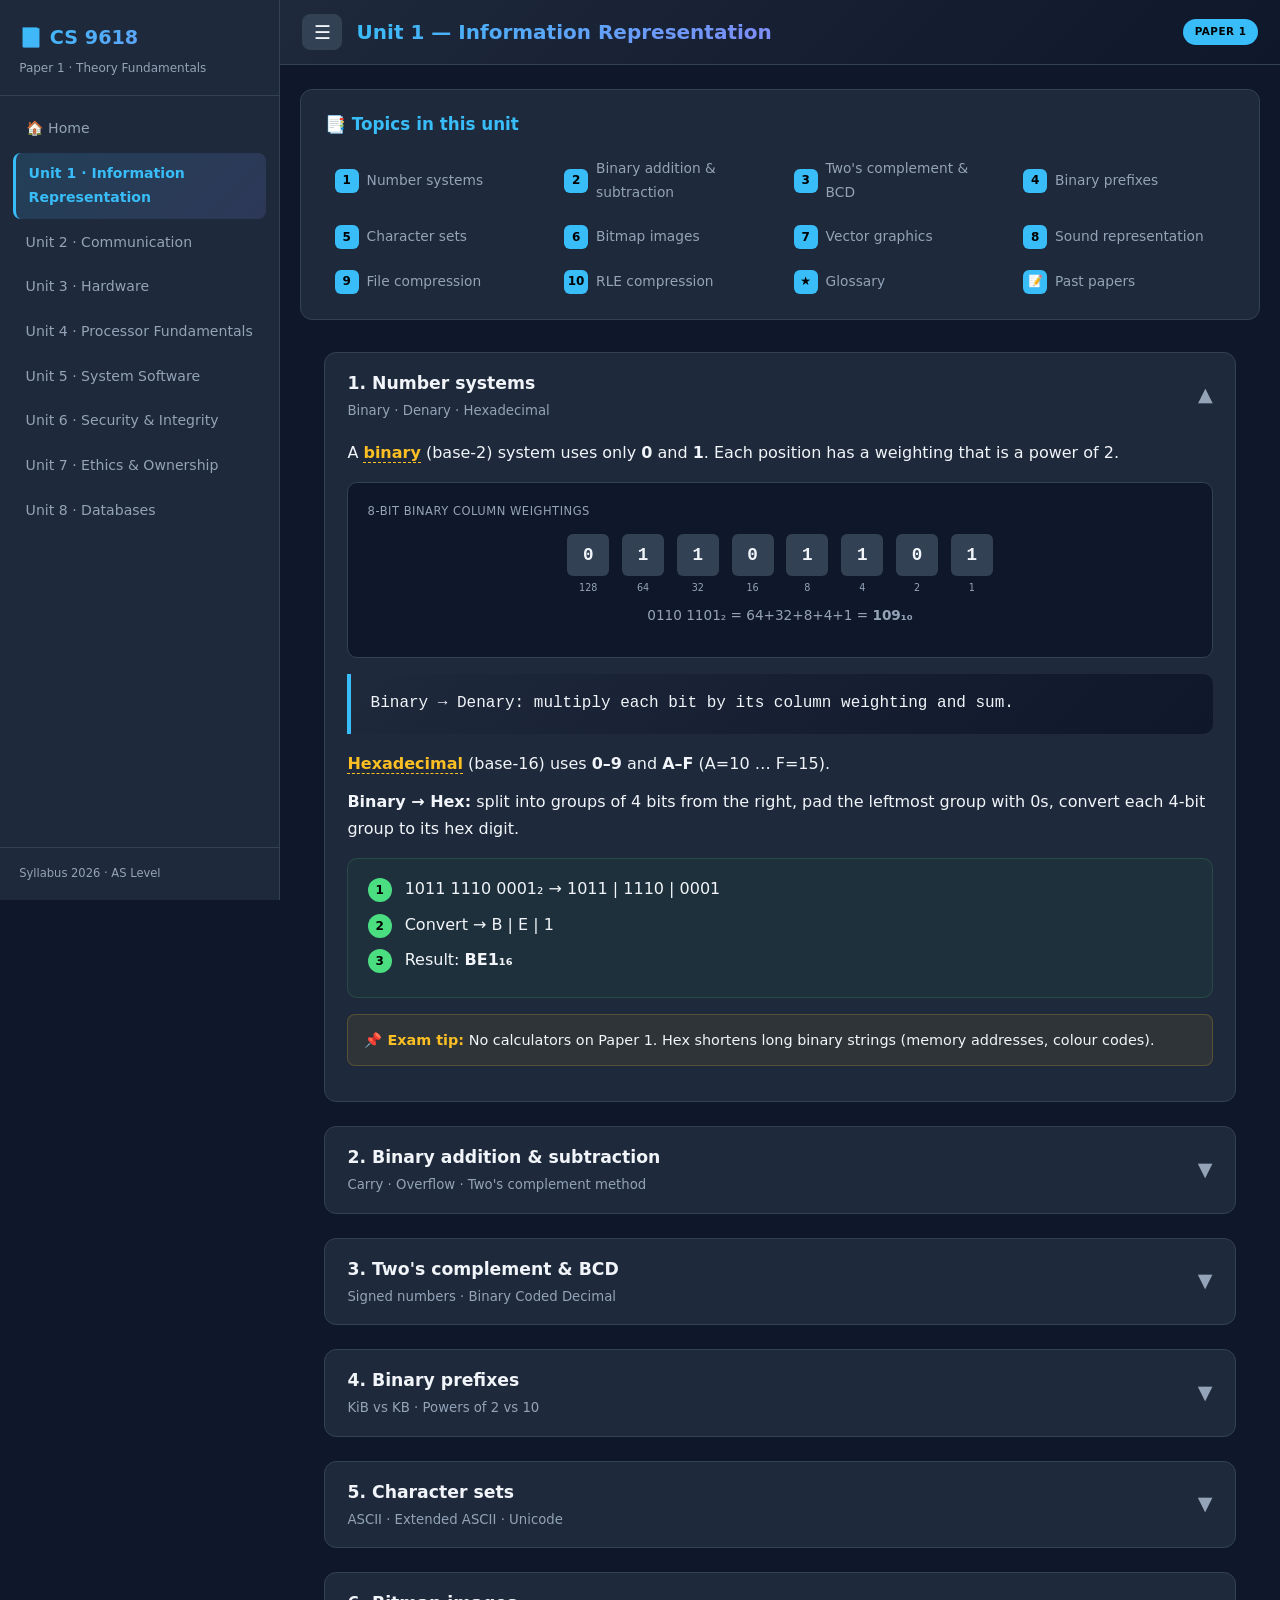
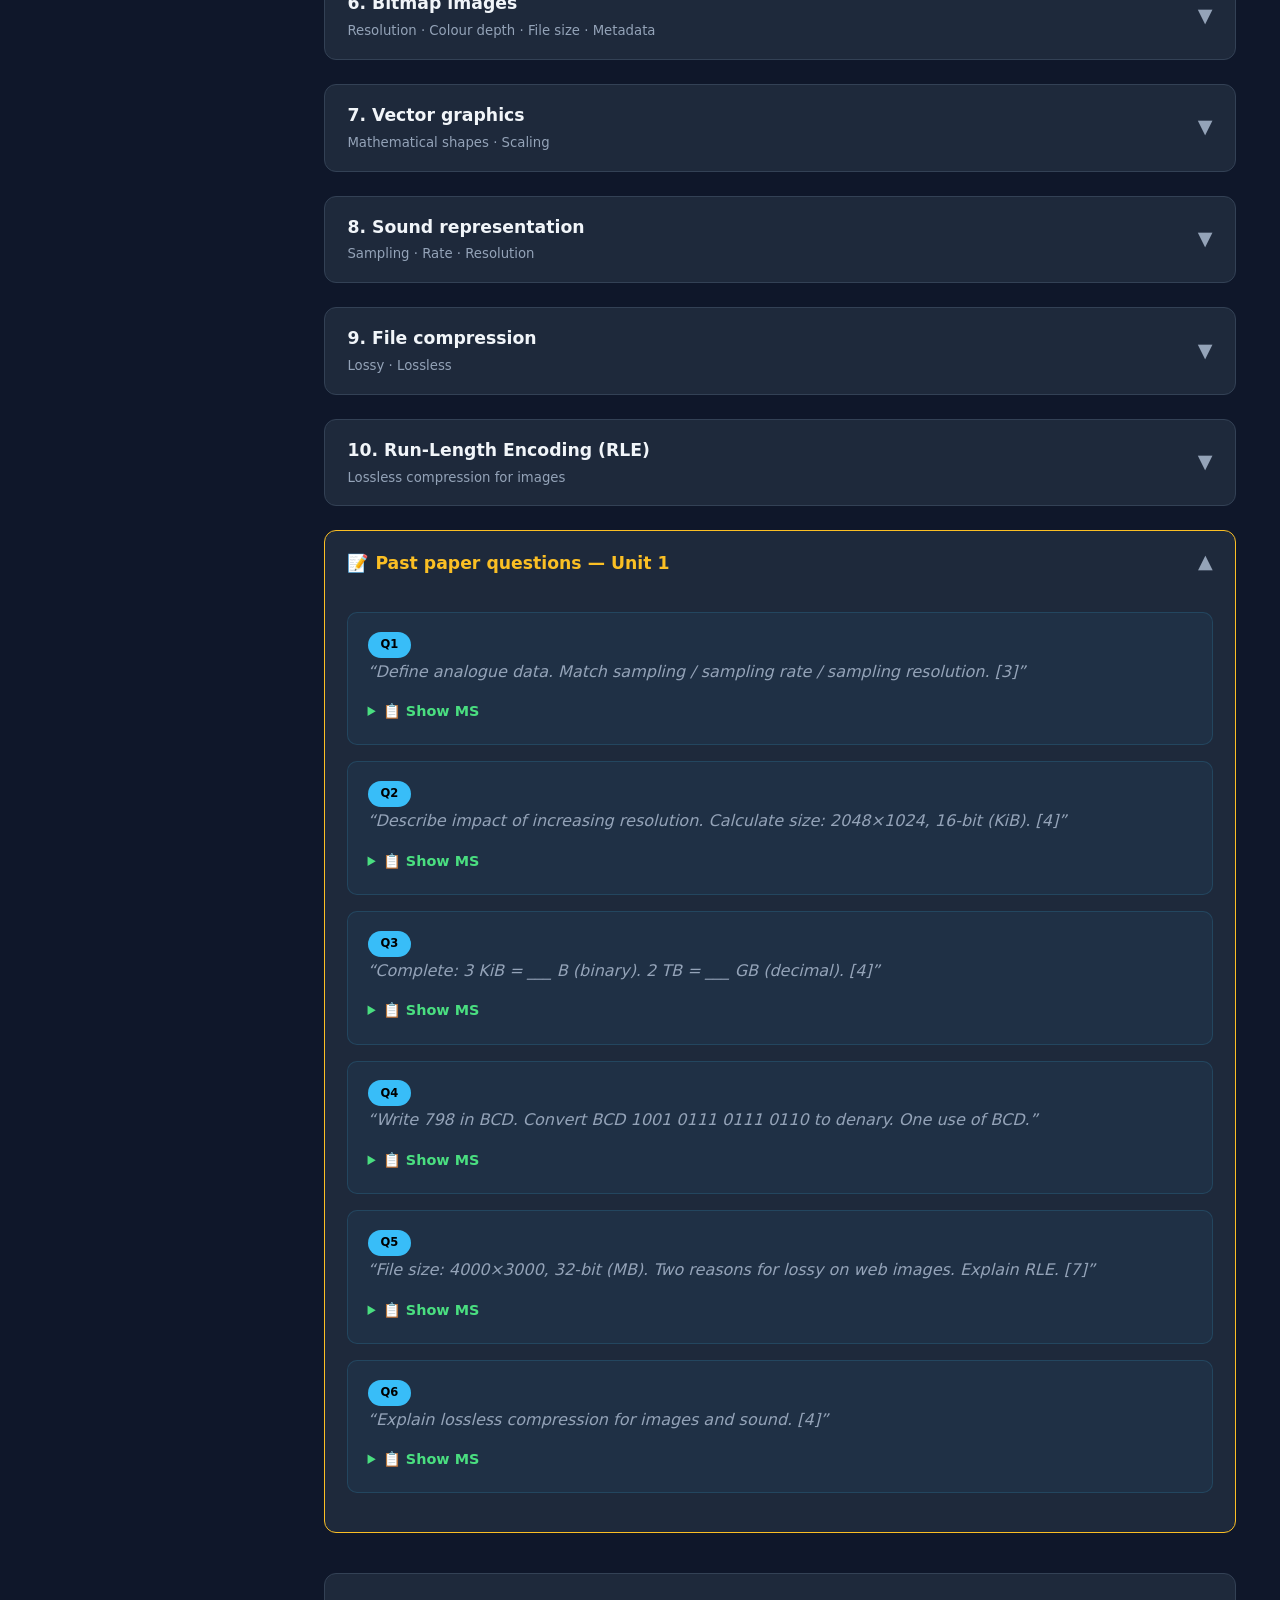
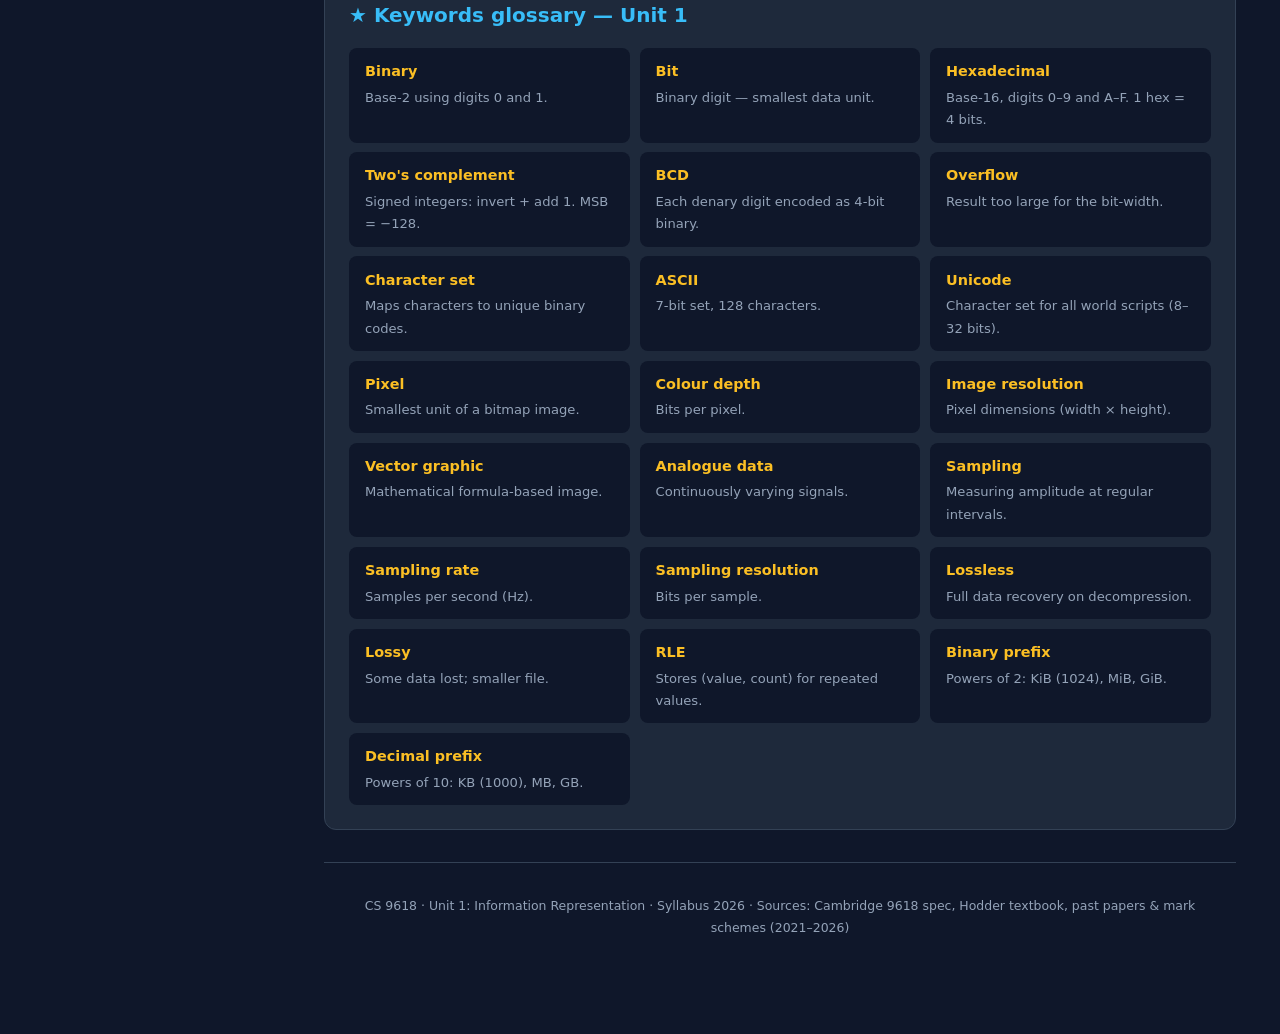
==== commit 5c3684fa: "Update unit1.html" ====
--- a/unit1.html
+++ b/unit1.html
@@ -14,7 +14,7 @@
   </div>
   <nav class="unit-nav">
     <a href="index.html">🏠 Home</a>
-    <a href="unit1.html">Unit 1 · Information Representation</a>
+    <a href="unit1.html"class="active">Unit 1 · Information Representation</a>
     <a href="unit2.html">Unit 2 · Communication</a>
     <a href="unit3.html">Unit 3 · Hardware</a>
     <a href="unit4.html">Unit 4 · Processor Fundamentals</a>
